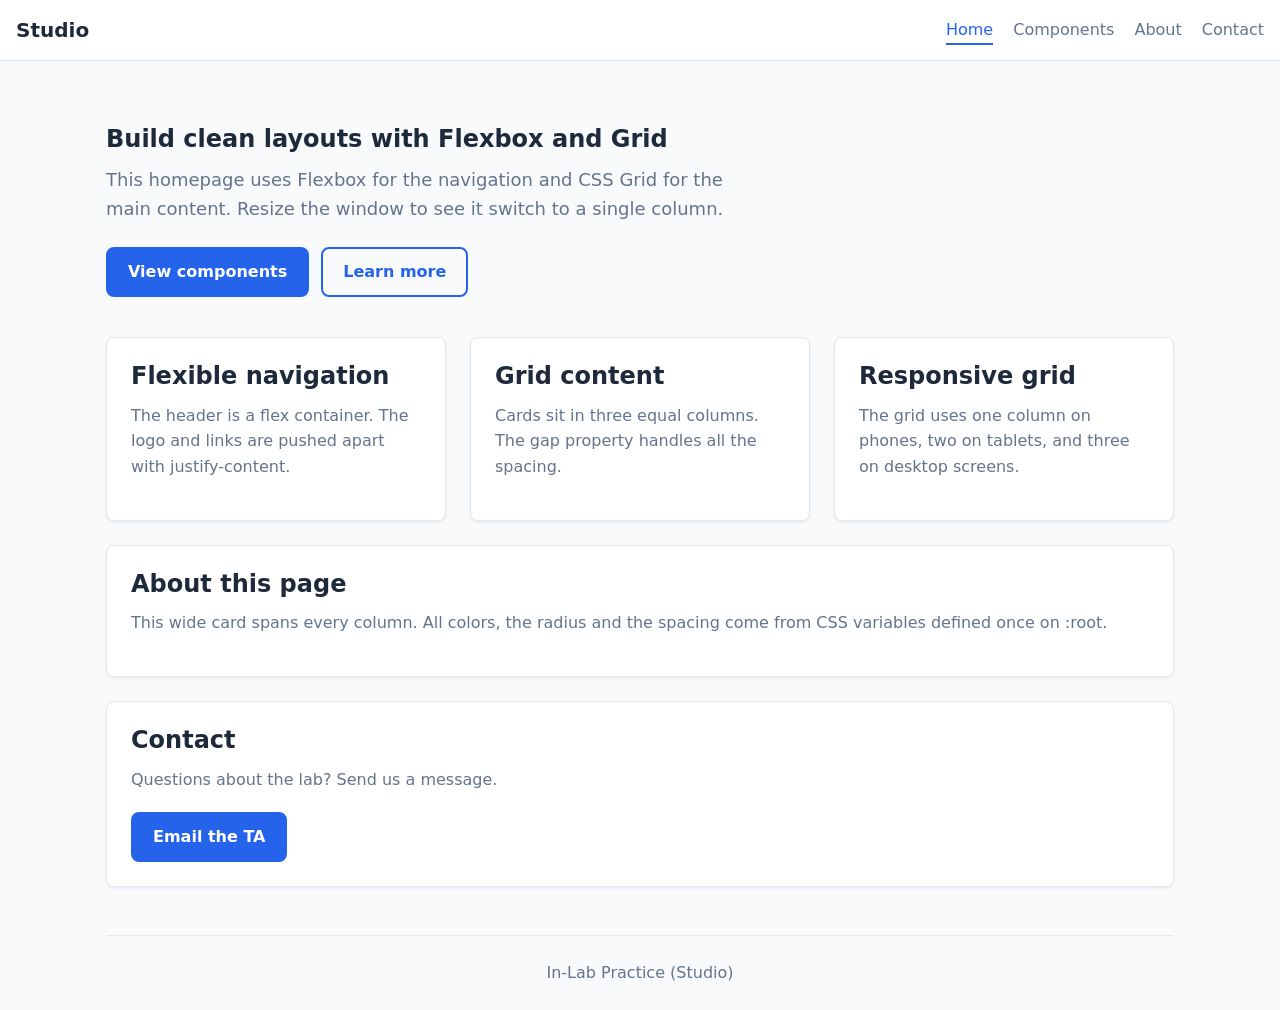
==== index.html @ ce89f4af "first commit" ====
<!doctype html>
<html lang="en">
  <head>
    <meta charset="UTF-8" />
    <meta name="viewport" content="width=device-width, initial-scale=1.0" />
    <title>Studio - Home</title>
    <link rel="stylesheet" href="styles.css"/>
  </head>
  <body>
    <header class="site-header">
      <a class="logo" href="index.html">Studio</a>
      <nav aria-label="Main navigation">
        <ul>
          <li><a class="active" href="index.html">Home</a></li>
          <li><a href="components.html">Components</a></li>
          <li><a href="#about">About</a></li>
          <li><a href="#contact">Contact</a></li>
        </ul>
      </nav>
    </header>
    <div class="container">
      <section class="hero">
        <h1>Build clean layouts with Flexbox and Grid</h1>
        <p>
          This homepage uses Flexbox for the navigation and CSS Grid for the
          main content. Resize the window to see it switch to a single column.
        </p>
        <div class="actions">
          <a class="btn" href="components.html">View components</a>
          <a class="btn btn-outline" href="#about">Learn more</a>
        </div>
      </section>
      <main class="grid">
        <article class="card">
            <h2>Flexible navigation</h2>
          <p>
            The header is a flex container. The logo and links are pushed apart
            with justify-content.
          </p>
        </article>
        <article class="card">
            <h2>Grid content</h2>
          <p>
            Cards sit in three equal columns. The gap property handles all the
            spacing.
          </p>
        </article>
        <article class="card">
            <h2>Responsive grid</h2>
          <p>
            The grid uses one column on phones, two on tablets, and three on
            desktop screens.
          </p>
        </article>
        <section class="card wide" id="about">
          <h2>About this page</h2>
          <p>
            This wide card spans every column. All colors, the radius and the
            spacing come from CSS variables defined once on :root.
          </p>
        </section>
        <section class="card wide" id="contact">
          <h2>Contact</h2>
          <p>Questions about the lab? Send us a message.</p>
          <a class="btn" href="mailto:ta@example.com">Email the TA</a>
        </section>
      </main>
      <footer class="site-footer">
        <div class="container">In-Lab Practice (Studio)</div>
      </footer>
    </div>
  </body>
</html>
---- styles.css ----
:root {
  --primary: #2563eb;
  --bg: #f8fafc;
  --text: #1e293b;
  --radius: 8px;
  /* extra variables we will also use */
  --primary-dark: #1d4ed8;
  --surface: #ffffff;
  --border: #e2e8f0;
  --muted: #64748b;
  --space: 16px;
  --focus: #1d4ed8;
  --success-bg: #dcfce7;
  --success-text: #166534;
  --error-bg: #fee2e2;
  --error-text: #991b1b;
  --table-hover: #e0e9fd;
}
* {
  box-sizing: border-box;
}
body {
  margin: 0;
  font-family:
    system-ui,
    -apple-system,
    "Segoe UI",
    sans-serif;
  background: var(--bg);
  color: var(--text);
  line-height: 1.6;
}
h1,
h2,
h3 {
  line-height: 1.2;
  margin: 0 0 0.5em;
}
p {
  margin: 0 0 1em;
}
a {
  color: var(--primary);
}
.container {
  max-width: 1100px;
  margin: 0 auto;
  padding: 0 var(--space);
}
.site-header {
  display: flex;
  justify-content: space-between; /* logo left, links right */
  align-items: center; /* vertically centered */
  flex-wrap: wrap; /* wrap if the screen is too narrow */
  gap: var(--space);
  padding: 14px var(--space);
  background: var(--surface);
  border-bottom: 1px solid var(--border);
}

.logo {
  font-weight: 700;
  font-size: 1.25rem;
  color: var(--text);
  text-decoration: none;
}

.site-header ul {
  display: flex;
  gap: 20px;
  list-style: none;
  margin: 0;
  padding: 0;
}
.site-header a:not(.logo) {
  text-decoration: none;
  color: var(--muted);
  padding: 4px 0;
}
.site-header a:not(.logo):hover,
.site-header a.active {
  color: var(--primary);
  border-bottom: 2px solid var(--primary);
}
.hero {
  padding: 64px 0 40px;
}
.hero p {
  max-width: 55ch;
  color: var(--muted);
  font-size: 1.125rem;
}
.hero .actions {
  display: flex;
  gap: 12px;
  flex-wrap: wrap;
  margin-top: 24px;
}
.btn {
  display: inline-block;
  padding: 10px 20px;
  font: inherit;
  font-weight: 600;
  color: #fff;
  background: var(--primary);
  border: 2px solid var(--primary);
  border-radius: var(--radius);
  text-decoration: none;
  cursor: pointer;
  transition:
    background 0.15s,
    border-color 0.15s;
}
.btn:hover:not(:disabled),
.btn.is-hover {
  background: var(--primary-dark);
  border-color: var(--primary-dark);
}
.btn:focus-visible {
  outline: 3px solid var(--focus);
  outline-offset: 2px;
}
.btn:disabled {
  background: #e2e8f0;
  border-color: #e2e8f0;
  color: #475569;
  cursor: not-allowed;
}
.btn-outline {
  background: transparent;
  color: var(--primary);
}
.btn-outline:hover:not(:disabled) {
  background: var(--primary);
  color: #fff;
}
.card {
  background: var(--surface);
  border: 1px solid var(--border);
  border-radius: var(--radius);
  padding: 24px;
  box-shadow: 0 1px 3px rgba(15, 23, 42, 0.08);
}
.card h3 {
  font-size: 1.25rem;
}
.card p {
  color: var(--muted);
}
.card .btn {
  margin-top: 4px;
}
.grid {
  display: grid;
  grid-template-columns: 1fr;
  gap: 24px;
  padding-bottom: 48px;
}
.grid .wide {
  grid-column: 1 / -1;
}
.site-footer {
  border-top: 1px solid var(--border);
  padding: 24px 0;
  color: var(--muted);
  text-align: center;
}
@media (min-width: 701px) and (max-width: 1023px) {
  .grid {
    grid-template-columns: repeat(2, minmax(0, 1fr));
  }
}
@media (min-width: 1024px) {
  .grid {
    grid-template-columns: repeat(3, minmax(0, 1fr));
  }
}
.table-wrap {
  overflow-x: auto; /* scrolls sideways on small screens */
  border: 1px solid var(--border);
  border-radius: var(--radius);
  background: var(--surface);
}
table {
  width: 100%;
  min-width: 520px;
  border-collapse: collapse;
}
th,
td {
  padding: 12px 16px;
  text-align: left;
}
th {
  background: var(--primary);
  color: #fff;
  white-space: nowrap;
}
tbody tr:nth-child(even) {
  background: var(--bg);
} /* zebra rows */
tbody tr:hover {
  background: var(--table-hover);
}

.badge {
  padding: 2px 10px;
  border-radius: 999px;
  font-size: 0.85rem;
  font-weight: 600;
  background: var(--success-bg);
  color: var(--success-text);
}

.badge.off {
  background: var(--error-bg);
  color: var(--error-text);
}
/* ---------- Components page helpers ---------- */
.section {
  padding: 32px 0 8px;
}
.section > h2 {
  margin-bottom: 16px;
}
.row {
  display: flex;
  flex-wrap: wrap;
  gap: 16px;
  align-items: center;
}
.label {
  color: var(--muted);
  font-size: 0.9rem;
}
.swatches {
  display: grid;
  grid-template-columns: repeat(auto-fit, minmax(140px, 1fr));
  gap: 16px;
}
.swatch {
  border: 1px solid var(--border);
  border-radius: var(--radius);
  overflow: hidden;
  background: var(--surface);
}
.swatch i {
  display: block;
  height: 56px;
}
.swatch code {
  display: block;
  padding: 8px 12px;
  font-size: 0.85rem;
}
.form-demo {
  display: grid;
  gap: 16px;
  max-width: 560px;
}
.form-field {
  display: grid;
  gap: 6px;
}
.form-field label {
  font-weight: 600;
}
.form-field input,
.form-field select {
  width: 100%;
  min-height: 44px;
  padding: 8px 12px;
  border: 1px solid var(--muted);
  border-radius: 4px;
  background: var(--surface);
  color: var(--text);
  font: inherit;
}
.form-field input:focus-visible,
.form-field select:focus-visible,
a:focus-visible {
  outline: 3px solid var(--focus);
  outline-offset: 2px;
}
.alert {
  padding: 16px;
  border: 1px solid var(--success-text);
  border-left-width: 5px;
  border-radius: 4px;
  background: var(--success-bg);
  color: var(--success-text);
}
.modal-trigger {
  display: inline-block;
  margin-top: 8px;
}
.modal-window {
  display: none;
}
.modal-window:target {
  position: fixed;
  z-index: 10;
  inset: 0;
  display: grid;
  place-items: center;
  padding: 24px;
  background: rgb(15 23 42 / 70%);
}
.modal-content {
  width: min(100%, 480px);
  padding: 24px;
  border: 1px solid var(--border);
  border-radius: var(--radius);
  background: var(--surface);
  color: var(--text);
  box-shadow: 0 12px 36px rgb(0 0 0 / 24%);
}
.modal-content h3 {
  margin-top: 0;
}
.visually-hidden {
  position: absolute;
  width: 1px;
  height: 1px;
  padding: 0;
  margin: -1px;
  overflow: hidden;
  clip: rect(0, 0, 0, 0);
  white-space: nowrap;
  border: 0;
}
@media (prefers-color-scheme: dark) {
  :root {
    color-scheme: dark;
    --primary: #1d4ed8;
    --primary-dark: #1e40af;
    --bg: #111827;
    --surface: #1f2937;
    --text: #f1f5f9;
    --border: #475569;
    --muted: #cbd5e1;
    --focus: #93c5fd;
    --success-bg: #14532d;
    --success-text: #dcfce7;
    --error-bg: #7f1d1d;
    --error-text: #fee2e2;
    --table-hover: #334155;
  }
  .btn:disabled {
    background: #475569;
    border-color: #475569;
    color: #f1f5f9;
  }
}
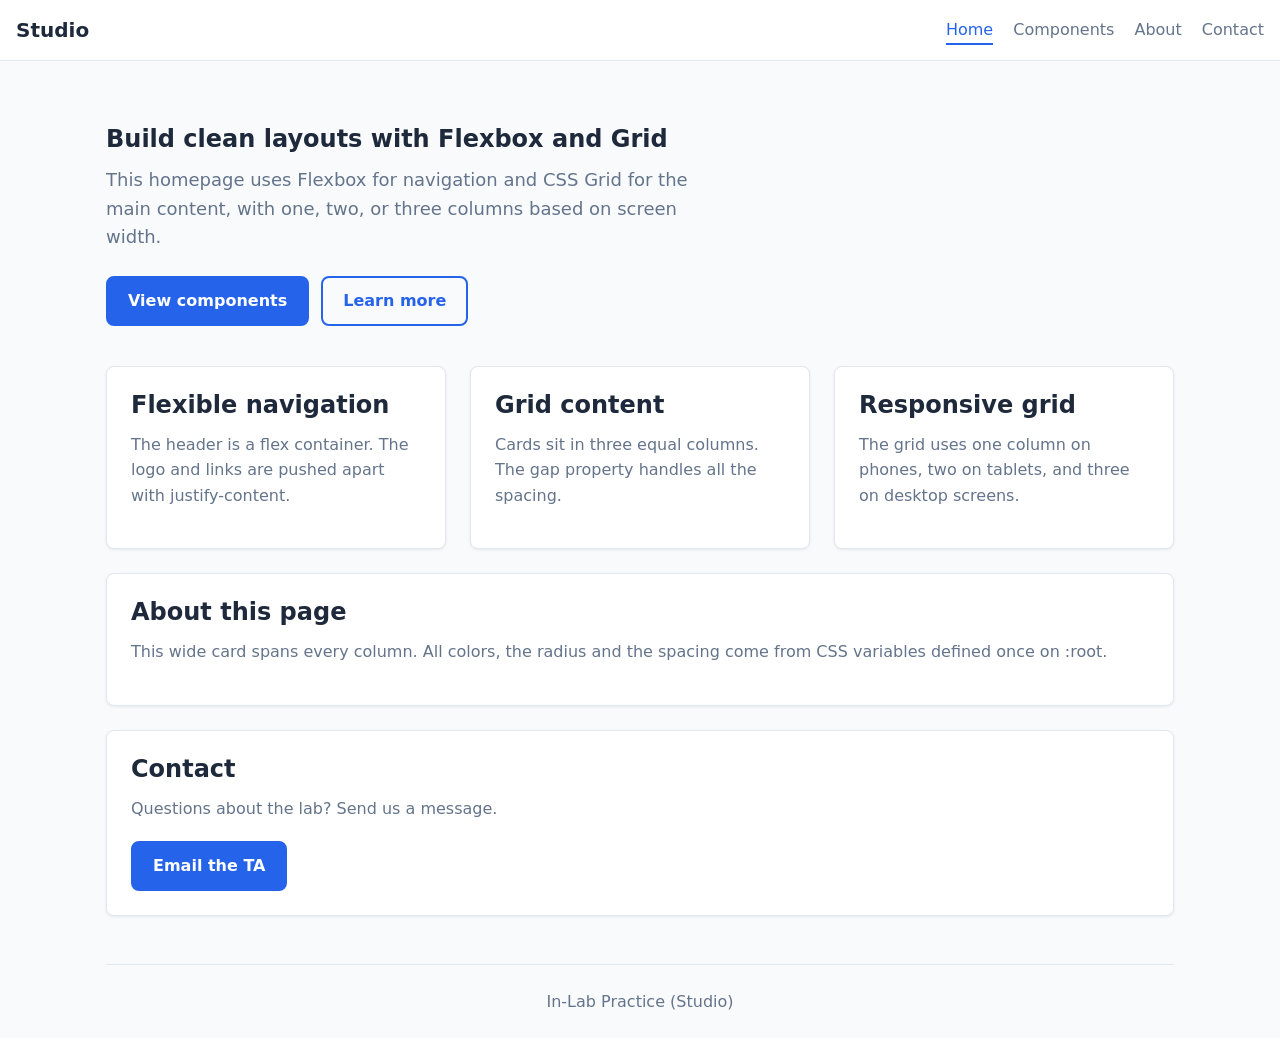
==== commit 87cefbcc: "v2" ====
--- a/index.html
+++ b/index.html
@@ -4,14 +4,18 @@
     <meta charset="UTF-8" />
     <meta name="viewport" content="width=device-width, initial-scale=1.0" />
     <title>Studio - Home</title>
-    <link rel="stylesheet" href="styles.css"/>
+    <meta name="description" content="Explore Studio's responsive layout examples built with CSS Flexbox and Grid, including reusable page components." />
+    <meta property="og:title" content="Studio - Responsive Layout Examples" />
+    <meta property="og:description" content="Explore responsive layouts and reusable components built with CSS Flexbox and Grid." />
+    <meta property="og:type" content="website" />
+    <link rel="stylesheet" href="styles.css" />
   </head>
   <body>
     <header class="site-header">
       <a class="logo" href="index.html">Studio</a>
       <nav aria-label="Main navigation">
         <ul>
-          <li><a class="active" href="index.html">Home</a></li>
+          <li><a class="active" href="index.html" aria-current="page">Home</a></li>
           <li><a href="components.html">Components</a></li>
           <li><a href="#about">About</a></li>
           <li><a href="#contact">Contact</a></li>
@@ -22,8 +26,8 @@
       <section class="hero">
         <h1>Build clean layouts with Flexbox and Grid</h1>
         <p>
-          This homepage uses Flexbox for the navigation and CSS Grid for the
-          main content. Resize the window to see it switch to a single column.
+          This homepage uses Flexbox for navigation and CSS Grid for the main
+          content, with one, two, or three columns based on screen width.
         </p>
         <div class="actions">
           <a class="btn" href="components.html">View components</a>
